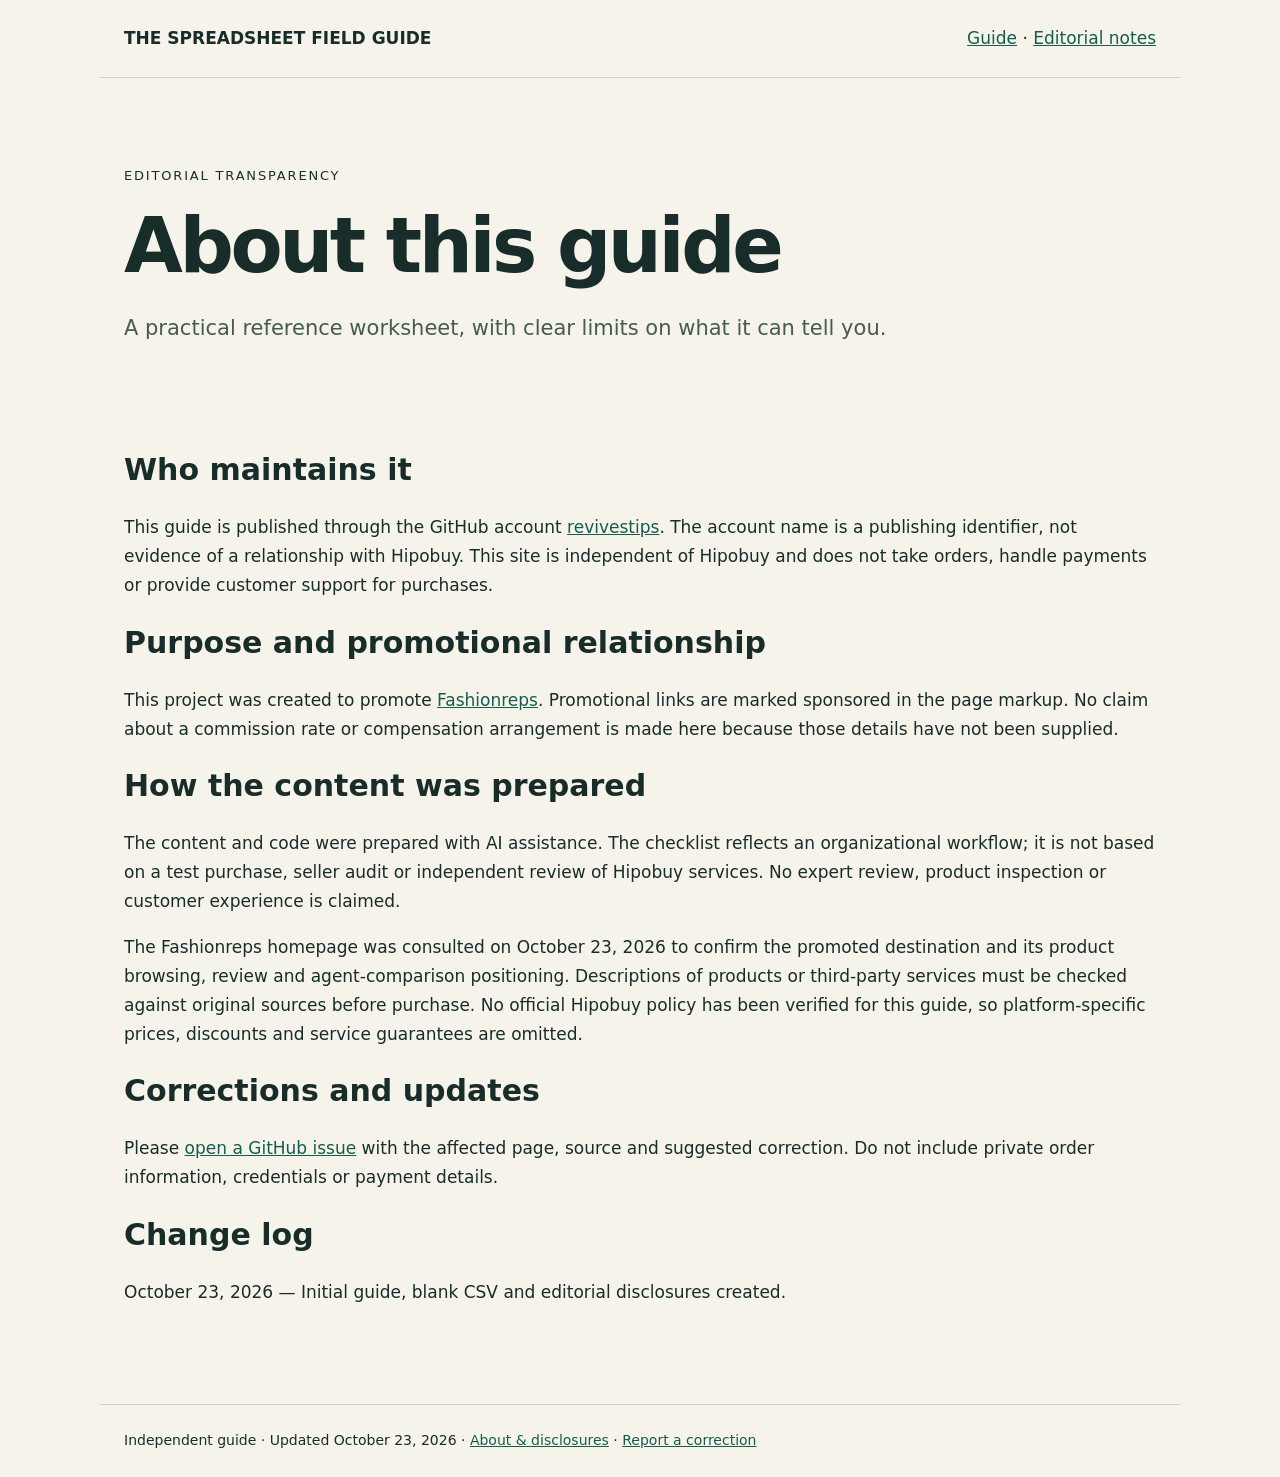
==== about.html @ d85bcabf "Add independent Hipobuy spreadsheet guide and planning CSV" ====
<!doctype html><html lang="en"><head><meta charset="utf-8"><meta name="viewport" content="width=device-width, initial-scale=1"><link rel="stylesheet" href="style.css">
<!-- guide-metadata:start -->
<title>About the Hipobuy Spreadsheet Guide &amp; Editorial Process</title>
<meta name="description" content="Who publishes this independent Hipobuy spreadsheet guide, its promotional purpose, source limits and correction process.">
<link rel="canonical" href="https://revivestips.github.io/hipobuy-spreadsheet/about.html">
<script type="application/ld+json">{"@context": "https://schema.org", "@type": "AboutPage", "url": "https://revivestips.github.io/hipobuy-spreadsheet/about.html", "name": "About the Hipobuy Spreadsheet Guide & Editorial Process", "description": "Who publishes this independent Hipobuy spreadsheet guide, its promotional purpose, source limits and correction process.", "inLanguage": "en", "dateModified": "2026-10-23"}</script>
<!-- guide-metadata:end -->
</head><body><header><strong>THE SPREADSHEET FIELD GUIDE</strong><nav><a href="index.html">Guide</a> · <a href="about.html">Editorial notes</a></nav></header><main><div class="hero"><span class="eyebrow">Editorial transparency</span><h1>About this guide</h1><p class="lead">A practical reference worksheet, with clear limits on what it can tell you.</p></div><section><h2>Who maintains it</h2><p>This guide is published through the GitHub account <a href="https://github.com/revivestips">revivestips</a>. The account name is a publishing identifier, not evidence of a relationship with Hipobuy. This site is independent of Hipobuy and does not take orders, handle payments or provide customer support for purchases.</p><h2>Purpose and promotional relationship</h2><p>This project was created to promote <a href="https://fashion-reps.net/" rel="sponsored">Fashionreps</a>. Promotional links are marked sponsored in the page markup. No claim about a commission rate or compensation arrangement is made here because those details have not been supplied.</p><h2>How the content was prepared</h2><p>The content and code were prepared with AI assistance. The checklist reflects an organizational workflow; it is not based on a test purchase, seller audit or independent review of Hipobuy services. No expert review, product inspection or customer experience is claimed.</p><p>The Fashionreps homepage was consulted on October 23, 2026 to confirm the promoted destination and its product browsing, review and agent-comparison positioning. Descriptions of products or third-party services must be checked against original sources before purchase. No official Hipobuy policy has been verified for this guide, so platform-specific prices, discounts and service guarantees are omitted.</p><h2>Corrections and updates</h2><p>Please <a href="https://github.com/revivestips/hipobuy-spreadsheet/issues">open a GitHub issue</a> with the affected page, source and suggested correction. Do not include private order information, credentials or payment details.</p><h2>Change log</h2><p>October 23, 2026 — Initial guide, blank CSV and editorial disclosures created.</p></section></main><footer>Independent guide · Updated October 23, 2026 · <a href="about.html">About & disclosures</a> · <a href="https://github.com/revivestips/hipobuy-spreadsheet/issues">Report a correction</a></footer></body></html>
---- style.css ----
*{box-sizing:border-box}body{margin:0;background:#f6f3eb;color:#182d29;font:17px/1.7 system-ui,sans-serif}header,main,footer{max-width:1080px;margin:auto;padding:24px}header{display:flex;justify-content:space-between;gap:20px;border-bottom:1px solid #c9d0c5}a{color:#145e4c}a:focus-visible,summary:focus-visible{outline:3px solid #c15a30;outline-offset:5px}.hero{padding:58px 0 36px;max-width:850px}h1{font-size:clamp(38px,7vw,76px);line-height:1.08;letter-spacing:-.045em;margin:16px 0 24px}h2{font-size:30px;line-height:1.2}h3{line-height:1.3}.eyebrow{text-transform:uppercase;font-size:13px;letter-spacing:.14em}.lead{font-size:21px;color:#455c52}.button{display:inline-block;padding:12px 22px;background:#174d3f;color:white;border-radius:6px;text-decoration:none;margin:6px 10px 6px 0}.secondary{background:#e1e9dc;color:#183d32}.grid{display:grid;grid-template-columns:repeat(3,1fr);gap:18px}.card{background:white;border:1px solid #d9dfd2;padding:24px;border-radius:10px}section{padding:24px 0}li{margin:9px 0}.note{border-left:4px solid #b45b36;padding:14px 20px;background:#eee7db}table{width:100%;border-collapse:collapse;font-size:15px}th,td{text-align:left;vertical-align:top;border-bottom:1px solid #ccd4c8;padding:14px}.table{overflow:auto}details{border-bottom:1px solid #ccd4c8;padding:16px 0}summary{cursor:pointer;font-weight:650}footer{font-size:14px;border-top:1px solid #ccd4c8;margin-top:32px}@media(max-width:650px){.grid{grid-template-columns:1fr}header{font-size:14px}main{padding:20px}.hero{padding-top:30px}}
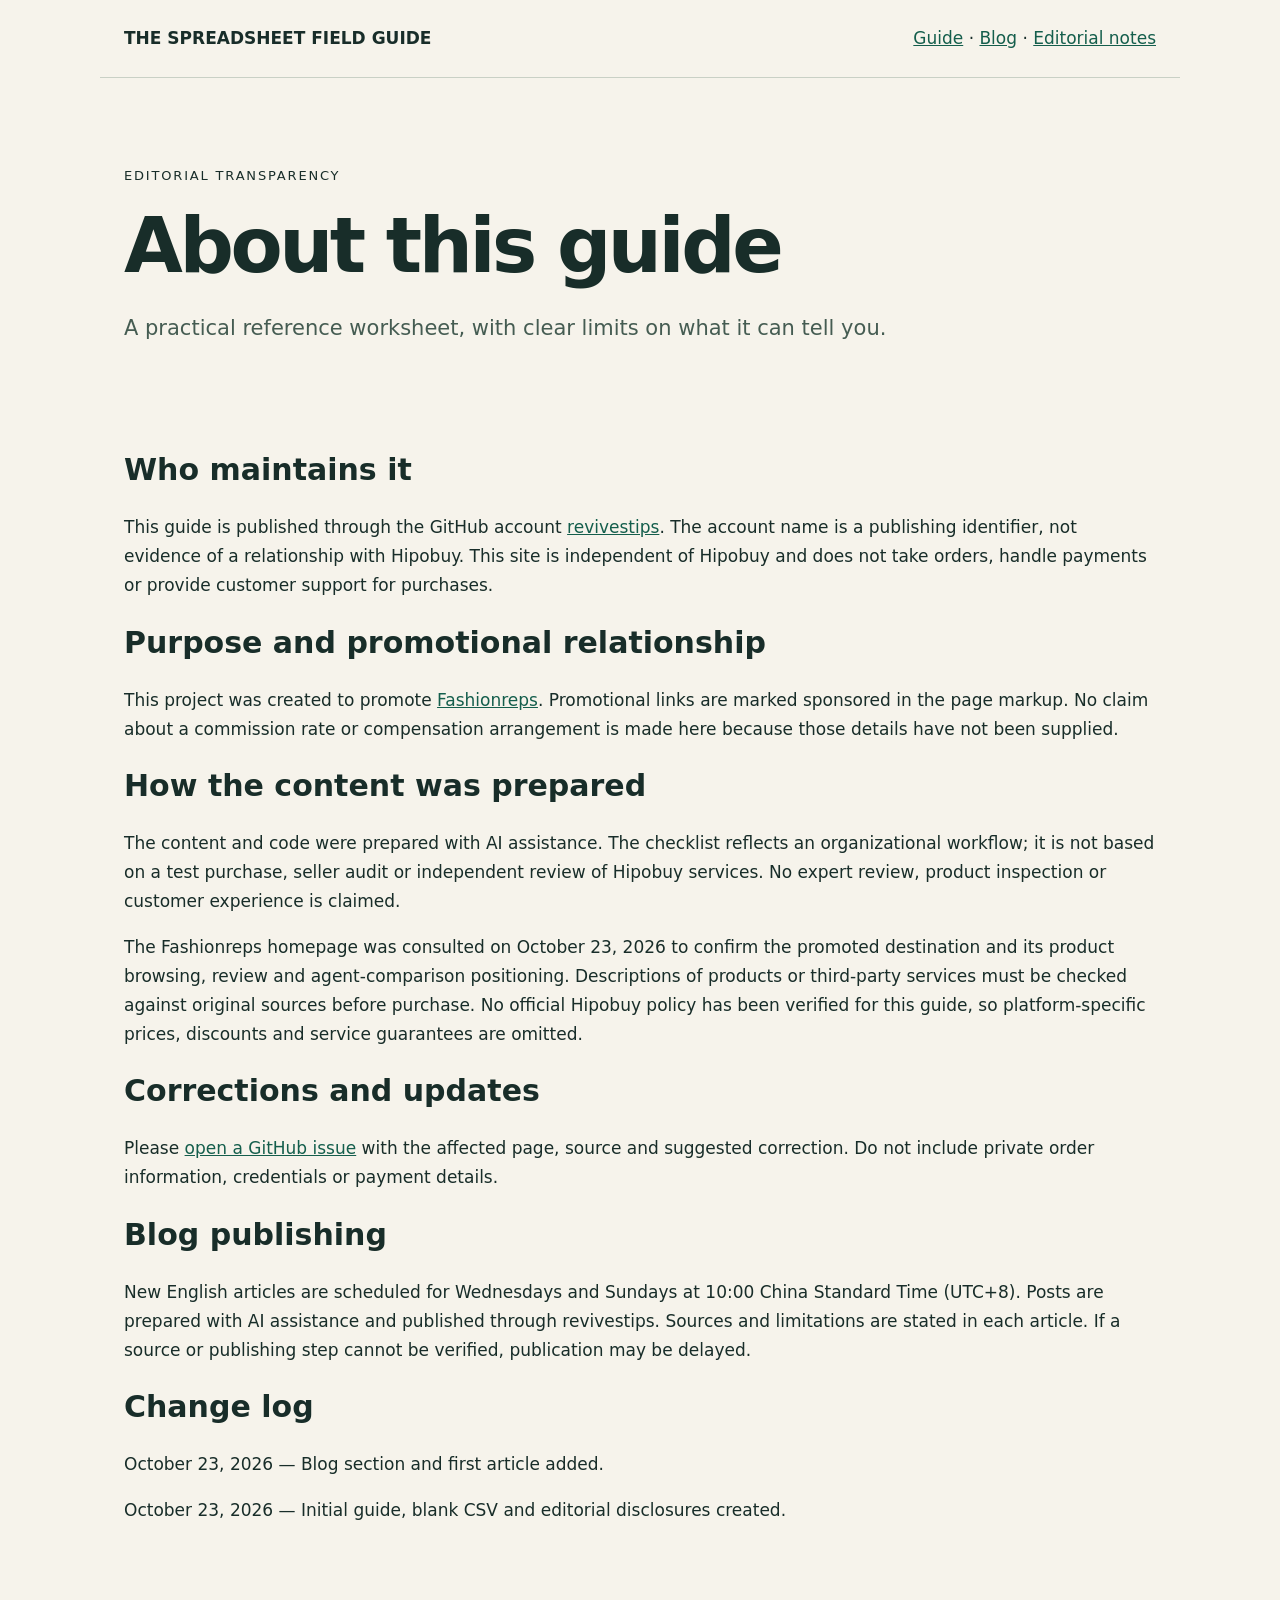
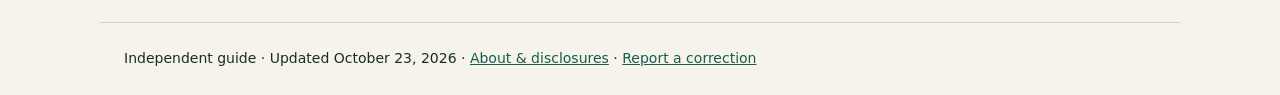
==== commit fc8fcd8f: "Add blog section and first spreadsheet tutorial" ====
--- a/about.html
+++ b/about.html
@@ -5,4 +5,4 @@
 <link rel="canonical" href="https://revivestips.github.io/hipobuy-spreadsheet/about.html">
 <script type="application/ld+json">{"@context": "https://schema.org", "@type": "AboutPage", "url": "https://revivestips.github.io/hipobuy-spreadsheet/about.html", "name": "About the Hipobuy Spreadsheet Guide & Editorial Process", "description": "Who publishes this independent Hipobuy spreadsheet guide, its promotional purpose, source limits and correction process.", "inLanguage": "en", "dateModified": "2026-10-23"}</script>
 <!-- guide-metadata:end -->
-</head><body><header><strong>THE SPREADSHEET FIELD GUIDE</strong><nav><a href="index.html">Guide</a> · <a href="about.html">Editorial notes</a></nav></header><main><div class="hero"><span class="eyebrow">Editorial transparency</span><h1>About this guide</h1><p class="lead">A practical reference worksheet, with clear limits on what it can tell you.</p></div><section><h2>Who maintains it</h2><p>This guide is published through the GitHub account <a href="https://github.com/revivestips">revivestips</a>. The account name is a publishing identifier, not evidence of a relationship with Hipobuy. This site is independent of Hipobuy and does not take orders, handle payments or provide customer support for purchases.</p><h2>Purpose and promotional relationship</h2><p>This project was created to promote <a href="https://fashion-reps.net/" rel="sponsored">Fashionreps</a>. Promotional links are marked sponsored in the page markup. No claim about a commission rate or compensation arrangement is made here because those details have not been supplied.</p><h2>How the content was prepared</h2><p>The content and code were prepared with AI assistance. The checklist reflects an organizational workflow; it is not based on a test purchase, seller audit or independent review of Hipobuy services. No expert review, product inspection or customer experience is claimed.</p><p>The Fashionreps homepage was consulted on October 23, 2026 to confirm the promoted destination and its product browsing, review and agent-comparison positioning. Descriptions of products or third-party services must be checked against original sources before purchase. No official Hipobuy policy has been verified for this guide, so platform-specific prices, discounts and service guarantees are omitted.</p><h2>Corrections and updates</h2><p>Please <a href="https://github.com/revivestips/hipobuy-spreadsheet/issues">open a GitHub issue</a> with the affected page, source and suggested correction. Do not include private order information, credentials or payment details.</p><h2>Change log</h2><p>October 23, 2026 — Initial guide, blank CSV and editorial disclosures created.</p></section></main><footer>Independent guide · Updated October 23, 2026 · <a href="about.html">About & disclosures</a> · <a href="https://github.com/revivestips/hipobuy-spreadsheet/issues">Report a correction</a></footer></body></html>+</head><body><header><strong>THE SPREADSHEET FIELD GUIDE</strong><nav aria-label="Main navigation"><a href="index.html">Guide</a> · <a href="blog.html">Blog</a> · <a href="about.html">Editorial notes</a></nav></header><main><div class="hero"><span class="eyebrow">Editorial transparency</span><h1>About this guide</h1><p class="lead">A practical reference worksheet, with clear limits on what it can tell you.</p></div><section><h2>Who maintains it</h2><p>This guide is published through the GitHub account <a href="https://github.com/revivestips">revivestips</a>. The account name is a publishing identifier, not evidence of a relationship with Hipobuy. This site is independent of Hipobuy and does not take orders, handle payments or provide customer support for purchases.</p><h2>Purpose and promotional relationship</h2><p>This project was created to promote <a href="https://fashion-reps.net/" rel="sponsored">Fashionreps</a>. Promotional links are marked sponsored in the page markup. No claim about a commission rate or compensation arrangement is made here because those details have not been supplied.</p><h2>How the content was prepared</h2><p>The content and code were prepared with AI assistance. The checklist reflects an organizational workflow; it is not based on a test purchase, seller audit or independent review of Hipobuy services. No expert review, product inspection or customer experience is claimed.</p><p>The Fashionreps homepage was consulted on October 23, 2026 to confirm the promoted destination and its product browsing, review and agent-comparison positioning. Descriptions of products or third-party services must be checked against original sources before purchase. No official Hipobuy policy has been verified for this guide, so platform-specific prices, discounts and service guarantees are omitted.</p><h2>Corrections and updates</h2><p>Please <a href="https://github.com/revivestips/hipobuy-spreadsheet/issues">open a GitHub issue</a> with the affected page, source and suggested correction. Do not include private order information, credentials or payment details.</p><h2>Blog publishing</h2><p>New English articles are scheduled for Wednesdays and Sundays at 10:00 China Standard Time (UTC+8). Posts are prepared with AI assistance and published through revivestips. Sources and limitations are stated in each article. If a source or publishing step cannot be verified, publication may be delayed.</p><h2>Change log</h2><p>October 23, 2026 — Blog section and first article added.</p><p>October 23, 2026 — Initial guide, blank CSV and editorial disclosures created.</p></section></main><footer>Independent guide · Updated October 23, 2026 · <a href="about.html">About & disclosures</a> · <a href="https://github.com/revivestips/hipobuy-spreadsheet/issues">Report a correction</a></footer></body></html>
--- a/style.css
+++ b/style.css
@@ -1 +1,2 @@
-*{box-sizing:border-box}body{margin:0;background:#f6f3eb;color:#182d29;font:17px/1.7 system-ui,sans-serif}header,main,footer{max-width:1080px;margin:auto;padding:24px}header{display:flex;justify-content:space-between;gap:20px;border-bottom:1px solid #c9d0c5}a{color:#145e4c}a:focus-visible,summary:focus-visible{outline:3px solid #c15a30;outline-offset:5px}.hero{padding:58px 0 36px;max-width:850px}h1{font-size:clamp(38px,7vw,76px);line-height:1.08;letter-spacing:-.045em;margin:16px 0 24px}h2{font-size:30px;line-height:1.2}h3{line-height:1.3}.eyebrow{text-transform:uppercase;font-size:13px;letter-spacing:.14em}.lead{font-size:21px;color:#455c52}.button{display:inline-block;padding:12px 22px;background:#174d3f;color:white;border-radius:6px;text-decoration:none;margin:6px 10px 6px 0}.secondary{background:#e1e9dc;color:#183d32}.grid{display:grid;grid-template-columns:repeat(3,1fr);gap:18px}.card{background:white;border:1px solid #d9dfd2;padding:24px;border-radius:10px}section{padding:24px 0}li{margin:9px 0}.note{border-left:4px solid #b45b36;padding:14px 20px;background:#eee7db}table{width:100%;border-collapse:collapse;font-size:15px}th,td{text-align:left;vertical-align:top;border-bottom:1px solid #ccd4c8;padding:14px}.table{overflow:auto}details{border-bottom:1px solid #ccd4c8;padding:16px 0}summary{cursor:pointer;font-weight:650}footer{font-size:14px;border-top:1px solid #ccd4c8;margin-top:32px}@media(max-width:650px){.grid{grid-template-columns:1fr}header{font-size:14px}main{padding:20px}.hero{padding-top:30px}}+*{box-sizing:border-box}body{margin:0;background:#f6f3eb;color:#182d29;font:17px/1.7 system-ui,sans-serif}header,main,footer{max-width:1080px;margin:auto;padding:24px}header{display:flex;justify-content:space-between;gap:20px;border-bottom:1px solid #c9d0c5}a{color:#145e4c}a:focus-visible,summary:focus-visible{outline:3px solid #c15a30;outline-offset:5px}.hero{padding:58px 0 36px;max-width:850px}h1{font-size:clamp(38px,7vw,76px);line-height:1.08;letter-spacing:-.045em;margin:16px 0 24px}h2{font-size:30px;line-height:1.2}h3{line-height:1.3}.eyebrow{text-transform:uppercase;font-size:13px;letter-spacing:.14em}.lead{font-size:21px;color:#455c52}.button{display:inline-block;padding:12px 22px;background:#174d3f;color:white;border-radius:6px;text-decoration:none;margin:6px 10px 6px 0}.secondary{background:#e1e9dc;color:#183d32}.grid{display:grid;grid-template-columns:repeat(3,1fr);gap:18px}.card{background:white;border:1px solid #d9dfd2;padding:24px;border-radius:10px}section{padding:24px 0}li{margin:9px 0}.note{border-left:4px solid #b45b36;padding:14px 20px;background:#eee7db}table{width:100%;border-collapse:collapse;font-size:15px}th,td{text-align:left;vertical-align:top;border-bottom:1px solid #ccd4c8;padding:14px}.table{overflow:auto}details{border-bottom:1px solid #ccd4c8;padding:16px 0}summary{cursor:pointer;font-weight:650}footer{font-size:14px;border-top:1px solid #ccd4c8;margin-top:32px}@media(max-width:650px){.grid{grid-template-columns:1fr}header{font-size:14px}main{padding:20px}.hero{padding-top:30px}}
+header nav{flex-shrink:0}.section-heading{display:flex;align-items:baseline;justify-content:space-between;gap:20px}.post-list{display:grid;grid-template-columns:repeat(auto-fit,minmax(min(100%,300px),1fr));gap:20px}.post-card h3{font-size:26px;margin:12px 0}.post-card h3 a{text-decoration:none}.post-card h3 a:hover{text-decoration:underline}.post-meta{font-size:14px;color:#52665d;margin:10px 0}.blog-article{max-width:790px;margin:auto}.blog-article .hero{padding-bottom:18px}.blog-article h1{font-size:clamp(36px,5.5vw,60px)}.blog-article section{padding:15px 0}.blog-article h2{font-size:27px}.breadcrumb{font-size:14px;margin-bottom:0}.article-cta{margin-top:28px}.article-end{margin:35px 0}.article-notes{font-size:15px;color:#455c52}code{font-size:.9em;overflow-wrap:anywhere}@media(max-width:650px){header{flex-direction:column;gap:8px}.section-heading{align-items:flex-start;flex-direction:column;gap:0}.section-heading h2{margin-bottom:8px}.blog-article .hero{padding-top:20px}}
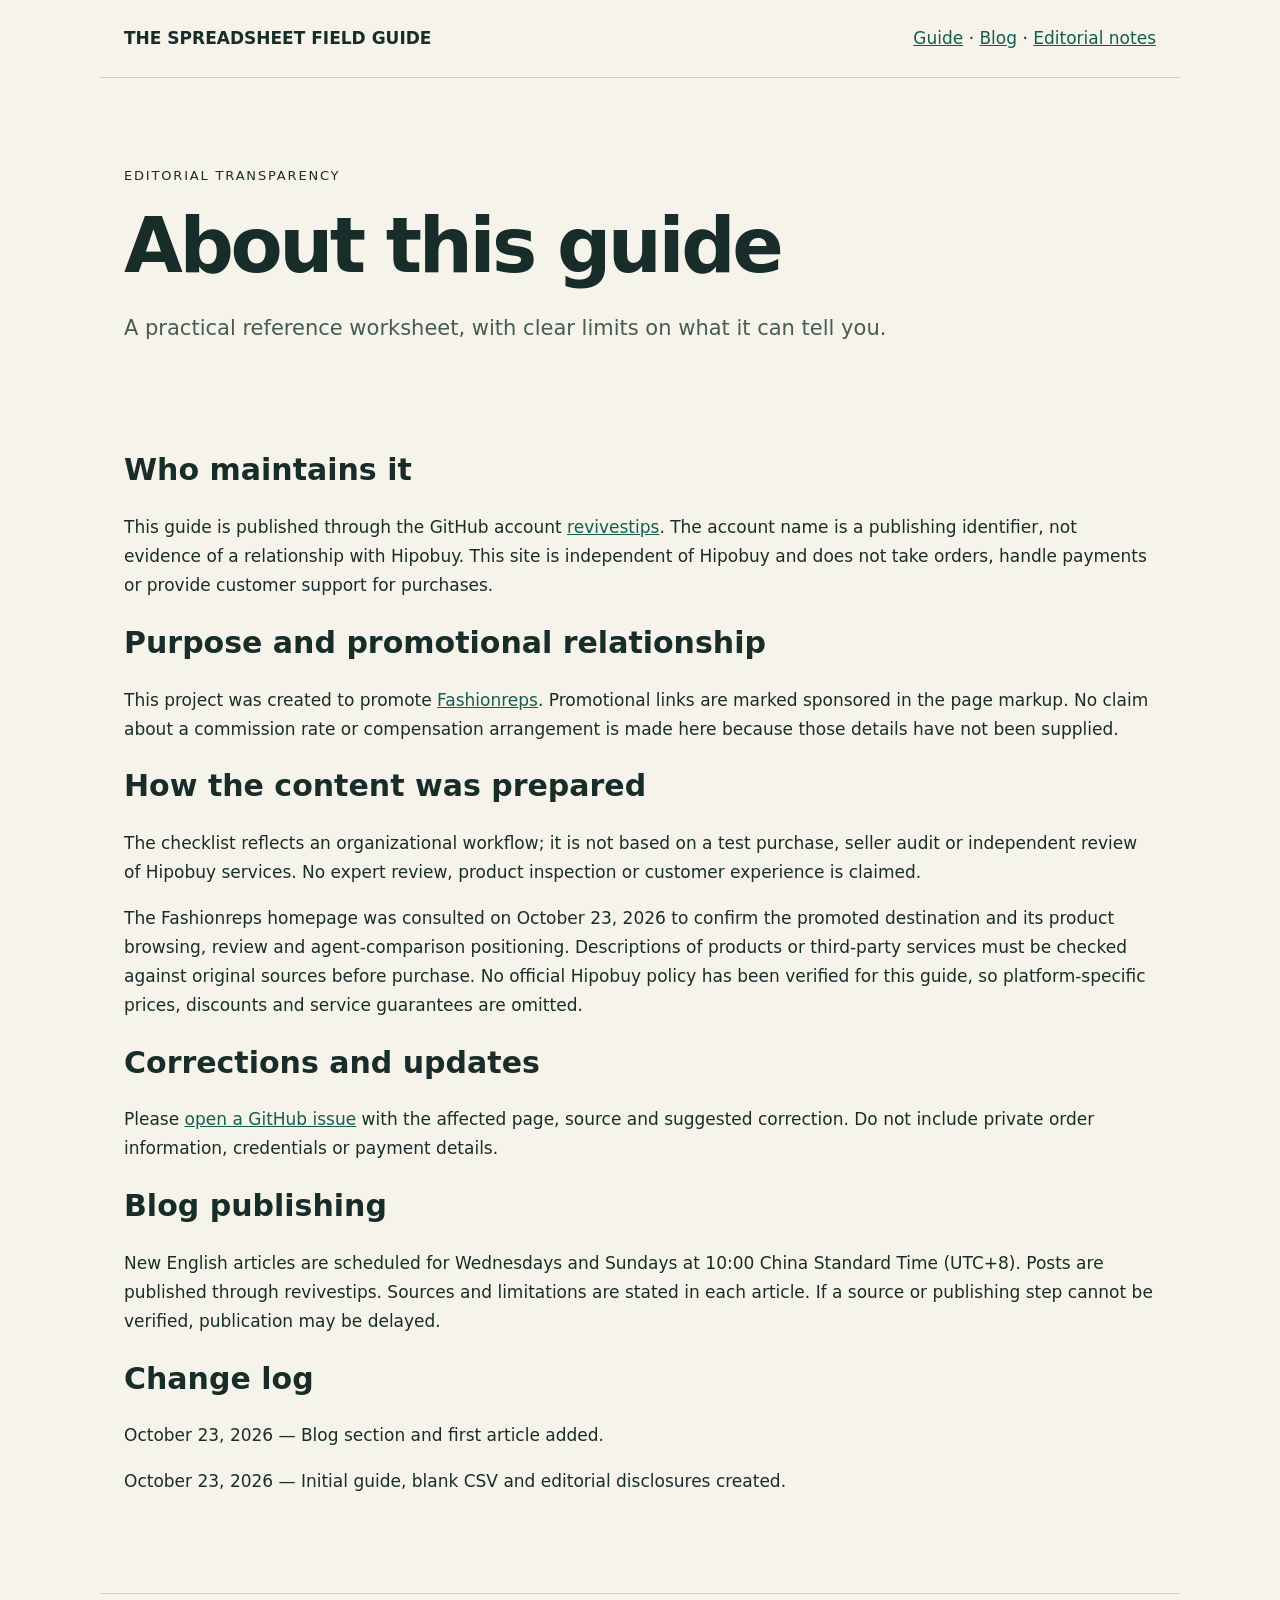
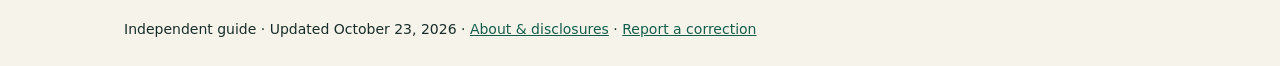
==== commit 971e58a3: "Refine public editorial wording" ====
--- a/about.html
+++ b/about.html
@@ -5,4 +5,4 @@
 <link rel="canonical" href="https://revivestips.github.io/hipobuy-spreadsheet/about.html">
 <script type="application/ld+json">{"@context": "https://schema.org", "@type": "AboutPage", "url": "https://revivestips.github.io/hipobuy-spreadsheet/about.html", "name": "About the Hipobuy Spreadsheet Guide & Editorial Process", "description": "Who publishes this independent Hipobuy spreadsheet guide, its promotional purpose, source limits and correction process.", "inLanguage": "en", "dateModified": "2026-10-23"}</script>
 <!-- guide-metadata:end -->
-</head><body><header><strong>THE SPREADSHEET FIELD GUIDE</strong><nav aria-label="Main navigation"><a href="index.html">Guide</a> · <a href="blog.html">Blog</a> · <a href="about.html">Editorial notes</a></nav></header><main><div class="hero"><span class="eyebrow">Editorial transparency</span><h1>About this guide</h1><p class="lead">A practical reference worksheet, with clear limits on what it can tell you.</p></div><section><h2>Who maintains it</h2><p>This guide is published through the GitHub account <a href="https://github.com/revivestips">revivestips</a>. The account name is a publishing identifier, not evidence of a relationship with Hipobuy. This site is independent of Hipobuy and does not take orders, handle payments or provide customer support for purchases.</p><h2>Purpose and promotional relationship</h2><p>This project was created to promote <a href="https://fashion-reps.net/" rel="sponsored">Fashionreps</a>. Promotional links are marked sponsored in the page markup. No claim about a commission rate or compensation arrangement is made here because those details have not been supplied.</p><h2>How the content was prepared</h2><p>The content and code were prepared with AI assistance. The checklist reflects an organizational workflow; it is not based on a test purchase, seller audit or independent review of Hipobuy services. No expert review, product inspection or customer experience is claimed.</p><p>The Fashionreps homepage was consulted on October 23, 2026 to confirm the promoted destination and its product browsing, review and agent-comparison positioning. Descriptions of products or third-party services must be checked against original sources before purchase. No official Hipobuy policy has been verified for this guide, so platform-specific prices, discounts and service guarantees are omitted.</p><h2>Corrections and updates</h2><p>Please <a href="https://github.com/revivestips/hipobuy-spreadsheet/issues">open a GitHub issue</a> with the affected page, source and suggested correction. Do not include private order information, credentials or payment details.</p><h2>Blog publishing</h2><p>New English articles are scheduled for Wednesdays and Sundays at 10:00 China Standard Time (UTC+8). Posts are prepared with AI assistance and published through revivestips. Sources and limitations are stated in each article. If a source or publishing step cannot be verified, publication may be delayed.</p><h2>Change log</h2><p>October 23, 2026 — Blog section and first article added.</p><p>October 23, 2026 — Initial guide, blank CSV and editorial disclosures created.</p></section></main><footer>Independent guide · Updated October 23, 2026 · <a href="about.html">About & disclosures</a> · <a href="https://github.com/revivestips/hipobuy-spreadsheet/issues">Report a correction</a></footer></body></html>+</head><body><header><strong>THE SPREADSHEET FIELD GUIDE</strong><nav aria-label="Main navigation"><a href="index.html">Guide</a> · <a href="blog.html">Blog</a> · <a href="about.html">Editorial notes</a></nav></header><main><div class="hero"><span class="eyebrow">Editorial transparency</span><h1>About this guide</h1><p class="lead">A practical reference worksheet, with clear limits on what it can tell you.</p></div><section><h2>Who maintains it</h2><p>This guide is published through the GitHub account <a href="https://github.com/revivestips">revivestips</a>. The account name is a publishing identifier, not evidence of a relationship with Hipobuy. This site is independent of Hipobuy and does not take orders, handle payments or provide customer support for purchases.</p><h2>Purpose and promotional relationship</h2><p>This project was created to promote <a href="https://fashion-reps.net/" rel="sponsored">Fashionreps</a>. Promotional links are marked sponsored in the page markup. No claim about a commission rate or compensation arrangement is made here because those details have not been supplied.</p><h2>How the content was prepared</h2><p>The checklist reflects an organizational workflow; it is not based on a test purchase, seller audit or independent review of Hipobuy services. No expert review, product inspection or customer experience is claimed.</p><p>The Fashionreps homepage was consulted on October 23, 2026 to confirm the promoted destination and its product browsing, review and agent-comparison positioning. Descriptions of products or third-party services must be checked against original sources before purchase. No official Hipobuy policy has been verified for this guide, so platform-specific prices, discounts and service guarantees are omitted.</p><h2>Corrections and updates</h2><p>Please <a href="https://github.com/revivestips/hipobuy-spreadsheet/issues">open a GitHub issue</a> with the affected page, source and suggested correction. Do not include private order information, credentials or payment details.</p><h2>Blog publishing</h2><p>New English articles are scheduled for Wednesdays and Sundays at 10:00 China Standard Time (UTC+8). Posts are published through revivestips. Sources and limitations are stated in each article. If a source or publishing step cannot be verified, publication may be delayed.</p><h2>Change log</h2><p>October 23, 2026 — Blog section and first article added.</p><p>October 23, 2026 — Initial guide, blank CSV and editorial disclosures created.</p></section></main><footer>Independent guide · Updated October 23, 2026 · <a href="about.html">About & disclosures</a> · <a href="https://github.com/revivestips/hipobuy-spreadsheet/issues">Report a correction</a></footer></body></html>
